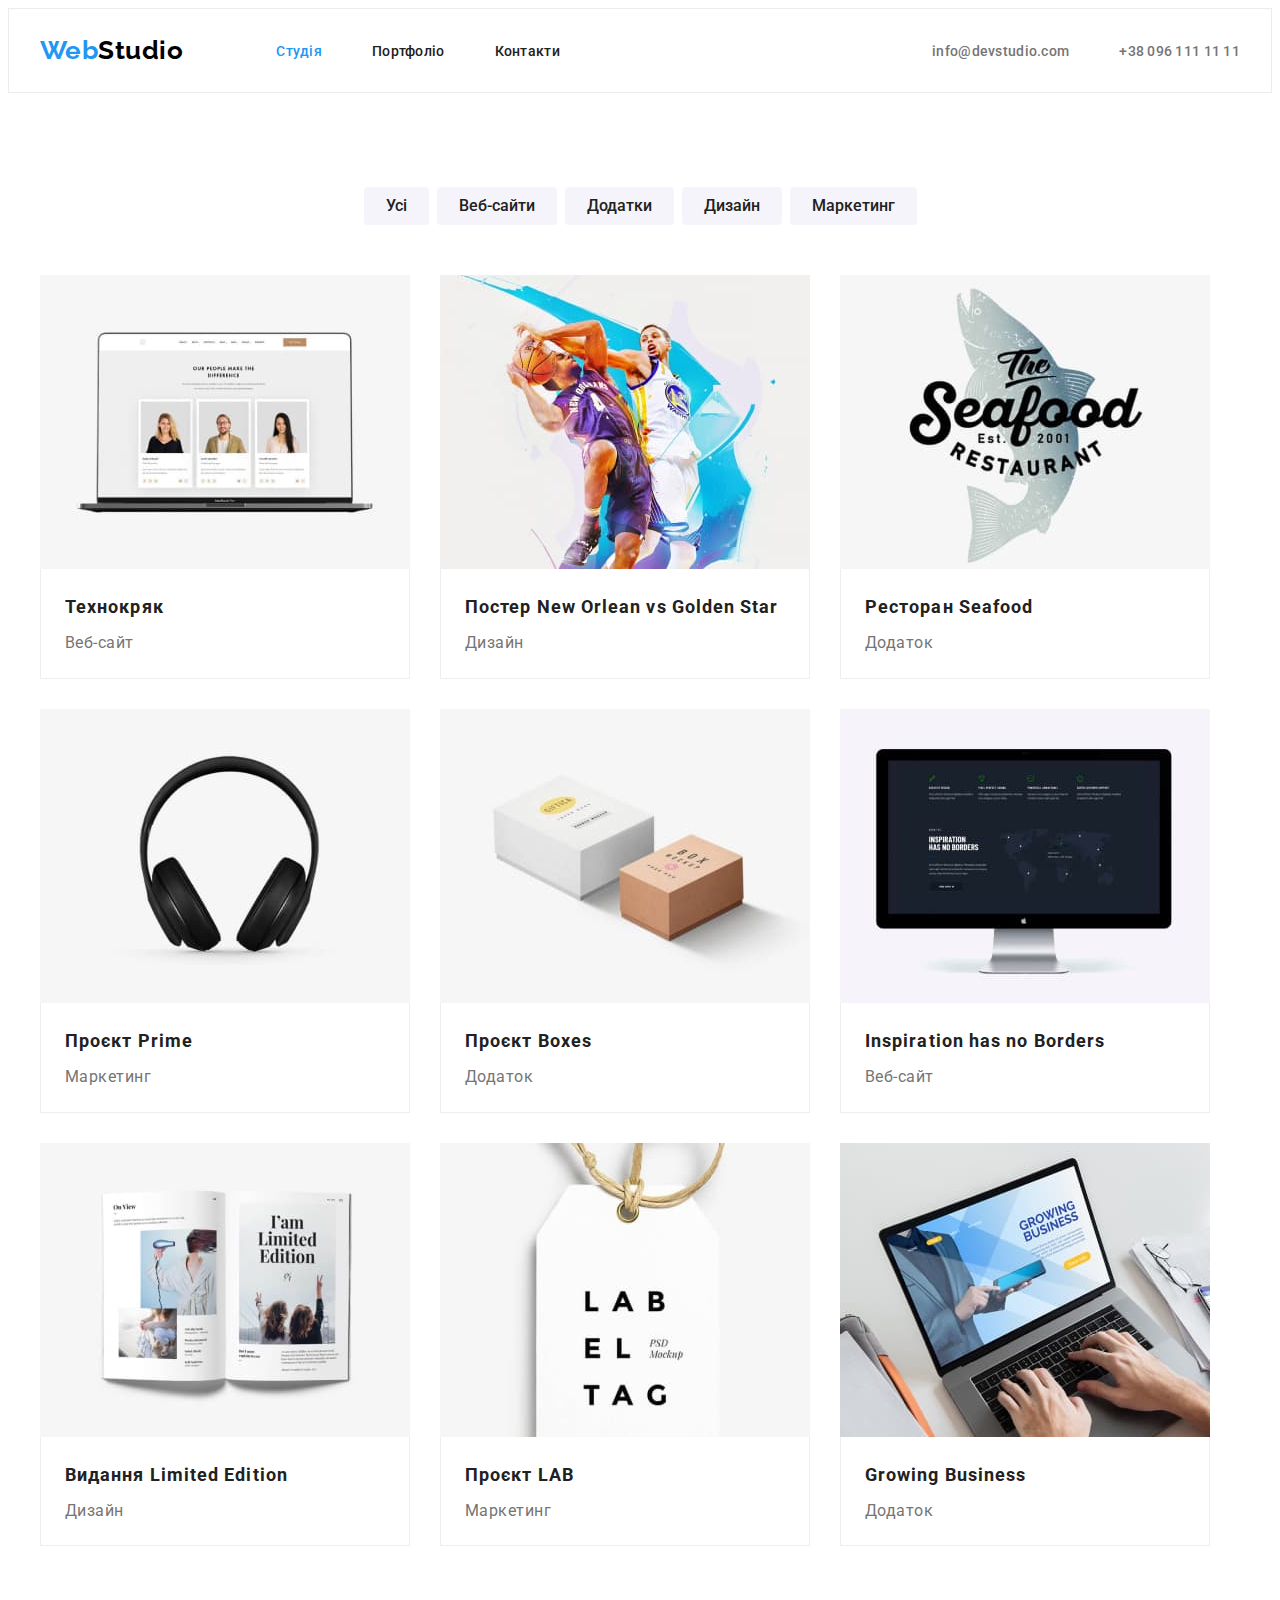
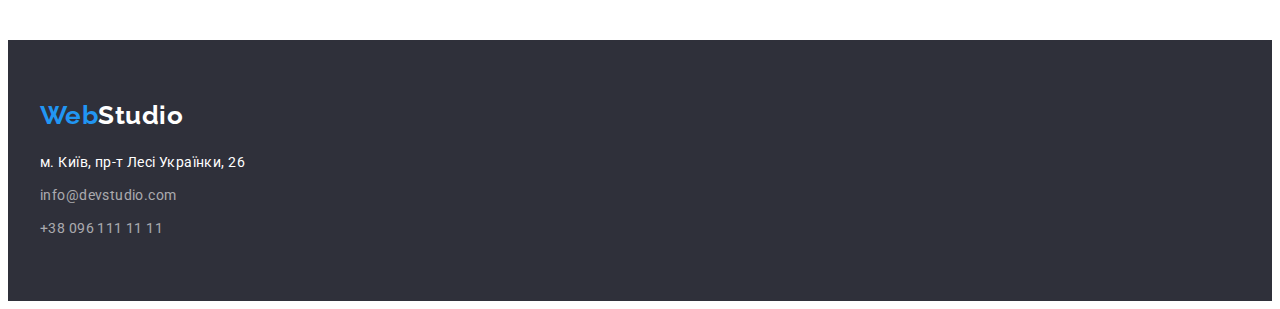
==== portfolio.html @ fd45ccd2 "Додає дані з попереднього репозиторія" ====
<!DOCTYPE html>
<html lang="uk">
  <head>
    <meta charset="UTF-8" />
    <meta http-equiv="X-UA-Compatible" content="IE=edge" />
    <meta name="viewport" content="width=device-width, initial-scale=1.0" />
    <title>Portfolio</title>
    <link rel="preconnect" href="https://fonts.googleapis.com" />
    <link rel="preconnect" href="https://fonts.gstatic.com" crossorigin />
    <link
      href="https://fonts.googleapis.com/css2?family=Raleway:wght@700&family=Roboto:wght@400;500;700&display=swap"
      rel="stylesheet"
    />
    <link
      rel="stylesheet"
      href="https://cdnjs.cloudflare.com/ajax/libs/modern-normalize/1.1.0/modern-normalize.min.css"
      integrity="sha512-wpPYUAdjBVSE4KJnH1VR1HeZfpl1ub8YT/NKx4PuQ5NmX2tKuGu6U/JRp5y+Y8XG2tV+wKQpNHVUX03MfMFn9Q=="
      crossorigin="anonymous"
      referrerpolicy="no-referrer"
    />
    <link rel="stylesheet" href="./css/common.css" />
    <link rel="stylesheet" href="./css/portfolio.css" />
  </head>
  <body>
    <header class="header">
      <div class="container main-header">
            <a href="./index.html" lang="en" class="logo list link"
              ><span class="logo-part">Web</span>Studio</a
            >
            <nav>
            <ul class="list link site-nav">
              <li class="item">
                <a href="./index.html" class="list link nav-list current">Студія</a>
              </li>
              <li class="item">
                <a href="./portfolio.html" class="list link nav-list">Портфоліо</a>
              </li>
              <li class="item"><a href="#" class="list link nav-list">Контакти</a></li>
            </ul>
          </nav>
          <ul class="list link site-nav sive-nav-contact">
            <li class="item">
              <a
                href="mailto:info@devstudio.com"
                class="list link nav-list contacts"
                >info@devstudio.com</a
              >
            </li>
            <li class="item">
              <a href="tel:+380961111111" class="list link nav-list contacts"
                >+38 096 111 11 11</a
              >
            </li>
          </ul>
      </div>
    </header>
    
    <main>
      <section class="main-section">
        <div class="container">
          <h1 class="visually-hidden">Портфоліо</h1>
        <ul class="main-btn-list">
          <li class="list btn-item">
            <button type="button" class="main-list">Усі</button>
          </li>
          <li class="list btn-item">
            <button type="button" class="main-list">Веб-сайти</button>
          </li>
          <li class="list btn-item">
            <button type="button" class="main-list">Додатки</button>
          </li>
          <li class="list btn-item">
            <button type="button" class="main-list">Дизайн</button>
          </li>
          <li class="list btn-item">
            <button type="button" class="main-list">Маркетинг</button>
          </li>
        </ul>
        <ul class="list card-set">
          <li class="item-filter">
            <a href="#" class="link">
              <img
                src="./images/portfolio/tehnokrak.jpg"
                alt="Технокряк"
                width="370"
              />
              <div class="border">
                <h2 class="main-title">Технокряк</h2>
                <p class="main-text">Веб-сайт</p>
              </div>
            </a>
          </li>
          <li class="item-filter">
            <a href="#" class="link">
              <img
                src="./images/portfolio/basketball.jpg"
                alt="Баскетбол"
                width="370"
              />
              <div class="border">
                <h2 class="main-title">
                  Постер <span lang="en">New Orlean vs Golden Star</span>
                </h2>
                <p class="main-text">Дизайн</p>
              </div>
            </a>
          </li>
          <li class="item-filter">
            <a href="#" class="link">
              <img
                src="./images/portfolio/seafood.jpg"
                alt="Морепродукти"
                width="370"
              />
              <div class="border">
                <h2 class="main-title">
                  Ресторан <span lang="en">Seafood</span>
                </h2>
                <p class="main-text">Додаток</p>
              </div>
            </a>
          </li>
          <li class="item-filter">
            <a href="#" class="link">
              <img
                src="./images/portfolio/headphone.jpg"
                alt="Навушники"
                width="370"
              />
              <div class="border">
                <h2 class="main-title">Проєкт <span lang="en">Prime</span></h2>
              <p class="main-text">Маркетинг</p>
              </div>
            </a>
          </li>
          <li class="item-filter">
            <a href="#" class="link">
              <img
                src="./images/portfolio/boxes.jpg"
                alt="Коробки"
                width="370"
              />
              <div class="border">
                <h2 class="main-title">Проєкт <span lang="en">Boxes</span></h2>
              <p class="main-text">Додаток</p>
              </div>
            </a>
          </li>
          <li class="item-filter">
            <a href="#" class="link">
              <img
                src="./images/portfolio/tv.jpg"
                alt="Телевізор"
                width="370"
              />
             <div class="border">
              <h2 lang="en" class="main-title">Inspiration has no Borders</h2>
              <p class="main-text">Веб-сайт</p>
             </div>
            </a>
          </li>
          <li class="item-filter">
            <a href="#" class="link">
              <img
                src="./images/portfolio/newspaper.jpg"
                alt="Газета"
                width="370"
              />
              <div class="border">
                <h2 class="main-title">
                  Видання <span lang="en">Limited Edition</span>
                </h2>
                <p class="main-text">Дизайн</p>
              </div>
            </a>
          </li>
          <li class="item-filter">
            <a href="#" class="link">
              <img
                src="./images/portfolio/labeltag.jpg"
                alt="Значок"
                width="370"
              />
                <div class="border">
                  <h2 class="main-title">
                    Проєкт <span lang="en" class="labeltag">lab</span>
                  </h2>
                  <p class="main-text">Маркетинг</p>
                </div>
              </a>
          </li>
          <li class="item-filter">
            <a href="#" class="link">
              <img
                src="./images/portfolio/notebook.jpg"
                alt="Ноутбук"
                width="370"
              />
              <div class="border">
                <h2 lang="en" class="main-title">Growing Business</h2>
              <p class="main-text">Додаток</p>
              </div>
            </a>
          </li>
        </ul>
        </div>
      </section>
    </main>

    <footer class="footer">
      <div class="container">
        <a href="./index.html" lang="en" class="logo-footer-part list link logo-footer"
        ><span class="logo-part">Web</span>Studio</a
      >
      <address class="main-address">
        <ul class="list link">
          <li>
            <a
              href="https://goo.gl/maps/CPtrU1FHBa2aNyZL9"
              target="_blank"
              rel="noopener noreferrer"
              class="address list link"
              >м. Київ, пр-т Лесі Українки, 26</a
            >
          </li>
          <li class="mail-tel">
            <a
              href="mailto:info@devstudio.com"
              class="list link address address-contacts"
              >info@devstudio.com</a
            >
          </li>
          <li class="mail-tel">
            <a
              href="tel:+380961111111"
              class="list link address address-contacts tel-footer"
              >+38 096 111 11 11</a
            >
          </li>
        </ul>
      </address>
      </div>
    </footer>
  </body>
</html>
---- css/common.css ----
/* :root {
  --primary-text-color: #212121;
  --secondary-text-color: #757575;
  --accent-color: #2196f3;
  --primary-bgc: #ffffff;
  --secondary-bgc: #2f303a;
  --logo-part-color: #000000;
}

body {
  font-family: "Roboto", sans-serif;
  background: var(--primary-bgc);
  letter-spacing: 0.03em;
}

.list {
  list-style: none;
  padding: 0;
  margin: 0;
}

.link {
  text-decoration: none;
}

h1,
h2,
h3,
h4,
h5,
h6,
p {
  margin-top: 0;
  margin-bottom: 0;
}


.container {
  width: 1200px;
  padding-left: 15px;
  padding-right: 15px;
  margin: 0 auto;
}

.main-header {
  display: flex;
  align-items: center;

}

.logo {
  font-family: "Raleway", sans-serif;
  font-weight: 700;
  font-size: 26px;
  line-height: 1.2;
  color: var(--logo-part-color);
  margin-right: 93px;
}

.logo-part {
  color: var(--accent-color);
}

.site-nav {
  display: flex;
  padding: 32px 0;
}

.nav-list {
  font-weight: 500;
  font-size: 14px;
  line-height: 1.14;
  letter-spacing: 0.02em;
  color: var(--primary-text-color);
}

.nav-list:hover,
.nav-list:focus {
  color: var(--accent-color);
}

.nav-list.current {
  color: var(--accent-color);
}

.site-nav > .item + .item {
  margin-left: 50px;
}

.sive-nav-contact {
  margin-left: auto;
}

.contacts {
  color: var(--secondary-text-color);
}


.footer {
  background-color: var(--secondary-bgc);
  padding: 60px 0;
}

.logo-footer {
  display: inline-block;
  font-family: "Raleway", sans-serif;
  font-weight: 700;
  font-size: 26px;
  line-height: 1.2;
  color: var(--logo-part-color);
}

.logo-footer-part {
  color: var(--primary-bgc);
}

.main-address {
  margin-top: 20px;
}

.address {
  display: block;
  font-style: normal;
  font-size: 14px;
  line-height: 1.71;
  letter-spacing: 0.03em;
  color: var(--primary-bgc);
}

.mail-tel {
  margin-top: 9px;
}

.address:hover,
.address:focus {
  color: var(--accent-color);
}

.address-contacts {
  color: rgba(255, 255, 255, 0.6);
}

.tel-footer {
  display: inline-block;
}
---- css/portfolio.css ----
:root {
  --primary-text-color: #212121;
  --secondary-text-color: #757575;
  --accent-color: #2196f3;
  --primary-bgc: #ffffff;
  --secondary-bgc: #2f303a;
  --logo-part-color: #000000;
  --button-bgc: #F5F4FA;
}

body {
  font-family: "Roboto", sans-serif;
  background: var(--primary-bgc);
  letter-spacing: 0.03em;
}

.list {
  list-style: none;
  padding: 0;
  margin: 0;
}

.link {
  text-decoration: none;
}

h1,
h2,
h3,
h4,
h5,
h6,
p {
  margin-top: 0;
  margin-bottom: 0;
}

.header {
  border: 1px solid #ECECEC;
}

.container {
  width: 1200px;
  padding-left: 15px;
  padding-right: 15px;
  margin: 0 auto;
}

.main-header {
  display: flex;
  align-items: center;
}

.logo {
  font-family: "Raleway", sans-serif;
  font-weight: 700;
  font-size: 26px;
  line-height: 1.2;
  color: var(--logo-part-color);
  margin-right: 93px;
}

.logo-part {
  color: var(--accent-color);
}

.site-nav {
  display: flex;
  padding: 32px 0;
}

.nav-list {
  font-weight: 500;
  font-size: 14px;
  line-height: 1.14;
  letter-spacing: 0.02em;
  color: var(--primary-text-color);
}

.nav-list:hover,
.nav-list:focus {
  color: var(--accent-color);
}

.nav-list.current {
  color: var(--accent-color);
}

.site-nav > .item + .item {
  margin-left: 50px;
}

.sive-nav-contact {
  margin-left: auto;
}

.contacts {
  color: var(--secondary-text-color);
}

.visually-hidden {
  position: absolute;
  white-space: nowrap;
  width: 1px;
  height: 1px;
  overflow: hidden;
  border: 0;
  padding: 0;
  clip: rect(0 0 0 0);
  clip-path: inset(50%);
  margin: -1px;
}

.main-btn-list {
  display: block;
  padding: 0;
  margin: 0;
  display: flex;
  justify-content: center;
  margin-bottom: 50px;
}

.btn-item {
  display: inline;

}

.main-btn-list .btn-item + .btn-item {
  margin-left: 8px;
}

.main-list {
  display: block;
  padding: 6px 22px;
  text-align: center;
  font-family: "Roboto";
  font-weight: 500;
  font-size: 16px;
  line-height: 1.62;
  text-align: center;
  color: var(--primary-text-color);
  background: var(--button-bgc);
  border-radius: 4px;
  border: transparent;
  cursor: pointer;
} 

.main-list:hover,
.main-list:focus {
  color: var(--primary-bgc);
  background-color: var(--accent-color);
}

.main-section {
  padding: 94px 0;
}

.border {
  padding: 20px 24px;
}

.main-title {
  font-weight: 700;
  font-size: 18px;
  line-height: 2;
  letter-spacing: 0.06em;
  color: var(--primary-text-color);
  margin-bottom: 4px;
}

.main-text {
  font-size: 16px;
  line-height: 1.8;
  color: var(--secondary-text-color);

  
}

.card-set {
  display: flex;
  flex-wrap: wrap;
  margin-left: -30px;
  margin-top: -30px;
 }
 
 .card-set >.item-filter {
   flex-basis: calc(100% / 3 - 60px);
   margin-left: 30px;
   margin-top: 30px;
 }

img {
  display: block;
}

.border {
  border-bottom: 1px solid #EEEEEE;
  border-left: 1px solid #EEEEEE;
  border-right: 1px solid #EEEEEE;
}
  


.labeltag {
  text-transform: uppercase;
}

.footer {
  background-color: var(--secondary-bgc);
  padding: 60px 0;
}

.logo-footer {
  display: inline-block;
  font-family: "Raleway", sans-serif;
  font-weight: 700;
  font-size: 26px;
  line-height: 1.2;
  color: var(--logo-part-color);
}

.logo-footer-part {
  color: var(--primary-bgc);
}

.main-address {
  margin-top: 20px;
}

.address {
  display: block;
  font-style: normal;
  font-size: 14px;
  line-height: 1.71;
  letter-spacing: 0.03em;
  color: var(--primary-bgc);
}

.mail-tel {
  margin-top: 9px;
}

.address:hover,
.address:focus {
  color: var(--accent-color);
}

.address-contacts {
  color: rgba(255, 255, 255, 0.6);
}

.tel-footer {
  display: inline-block;
}
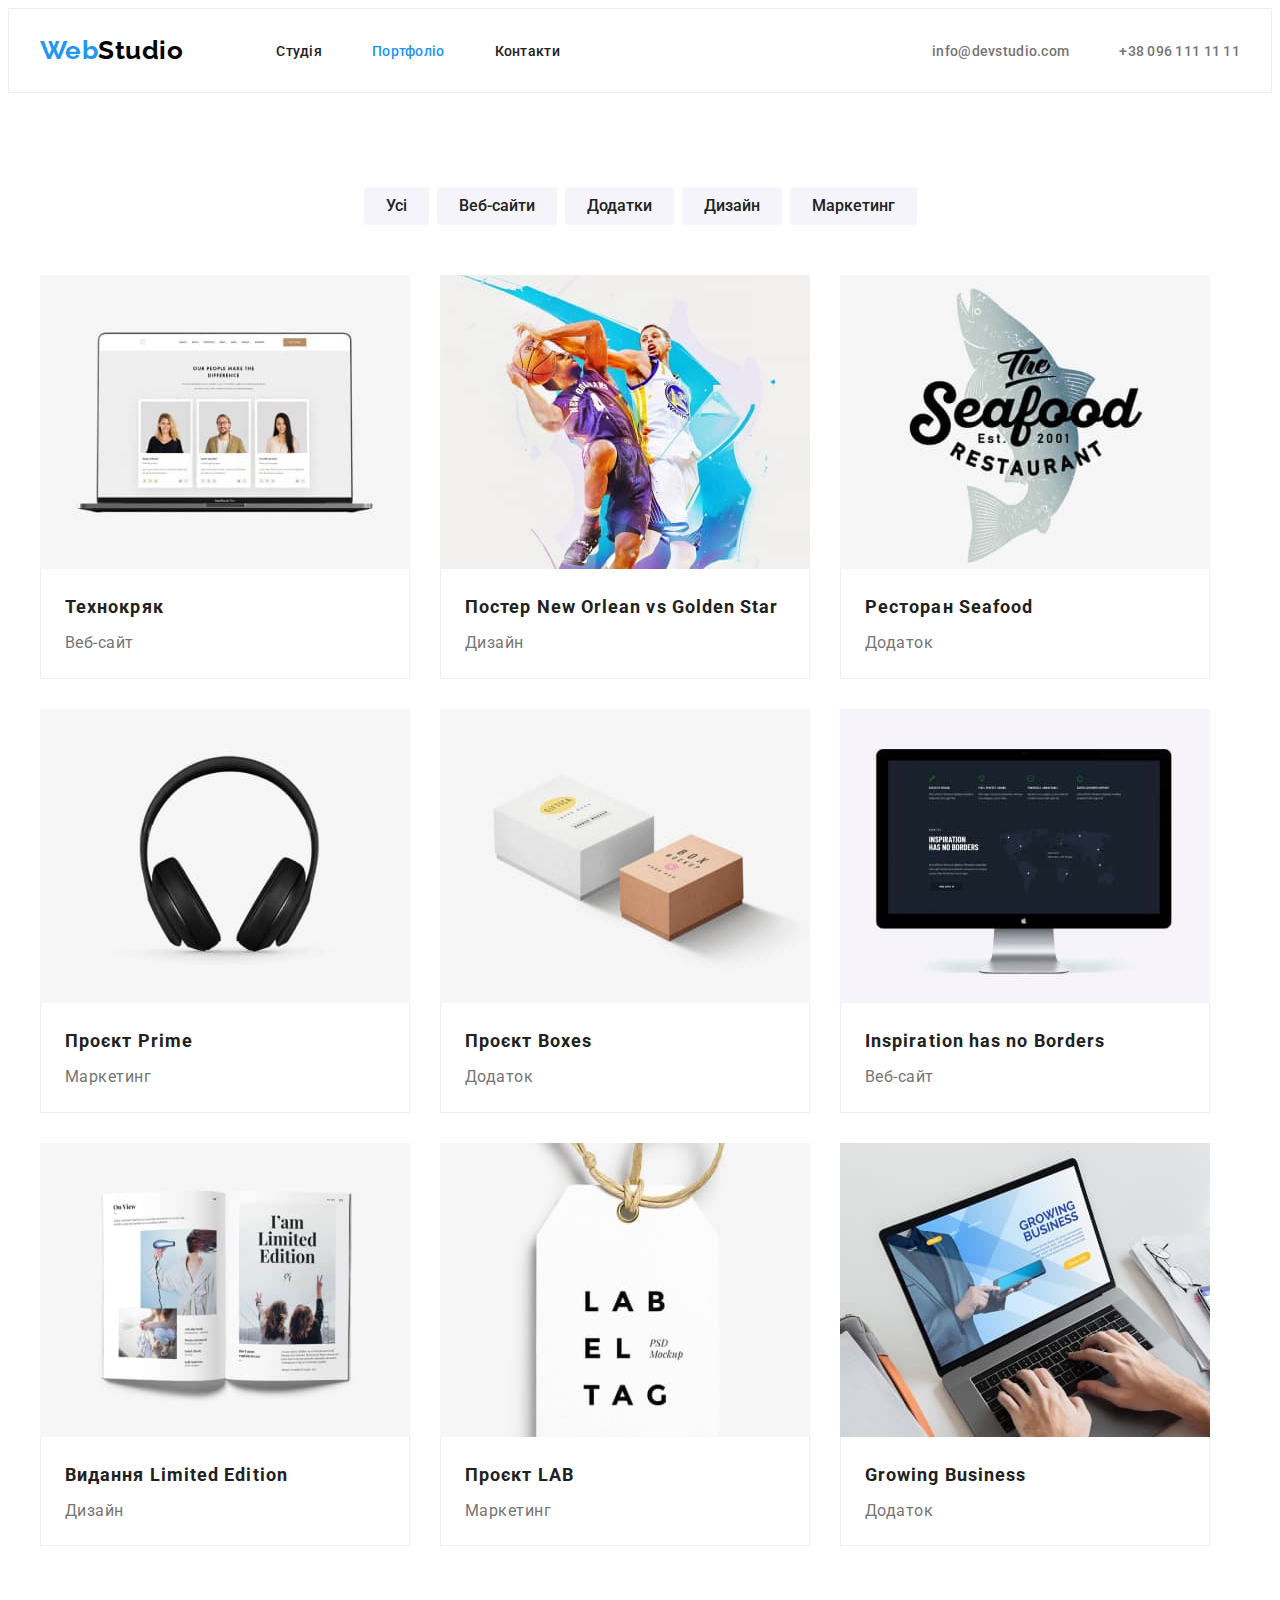
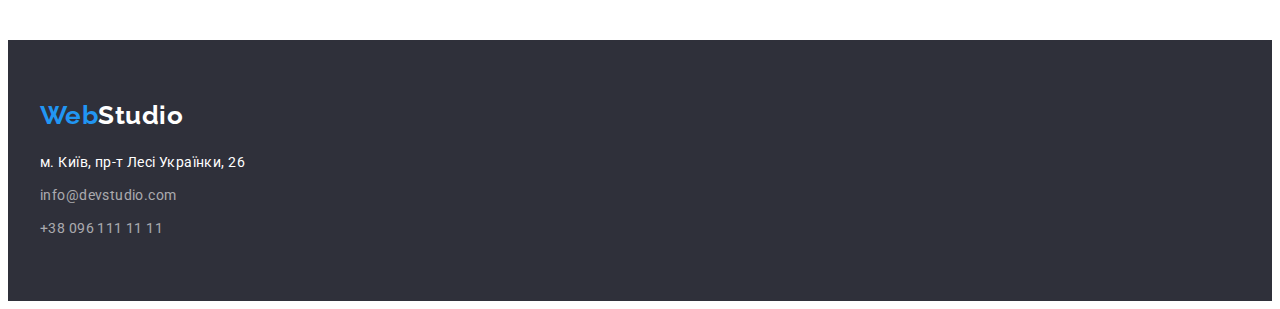
==== commit 09298dcb: "Додає фонове зображення" ====
--- a/portfolio.html
+++ b/portfolio.html
@@ -30,10 +30,10 @@
             <nav>
             <ul class="list link site-nav">
               <li class="item">
-                <a href="./index.html" class="list link nav-list current">Студія</a>
+                <a href="./index.html" class="list link nav-list">Студія</a>
               </li>
               <li class="item">
-                <a href="./portfolio.html" class="list link nav-list">Портфоліо</a>
+                <a href="./portfolio.html" class="list link nav-list current">Портфоліо</a>
               </li>
               <li class="item"><a href="#" class="list link nav-list">Контакти</a></li>
             </ul>
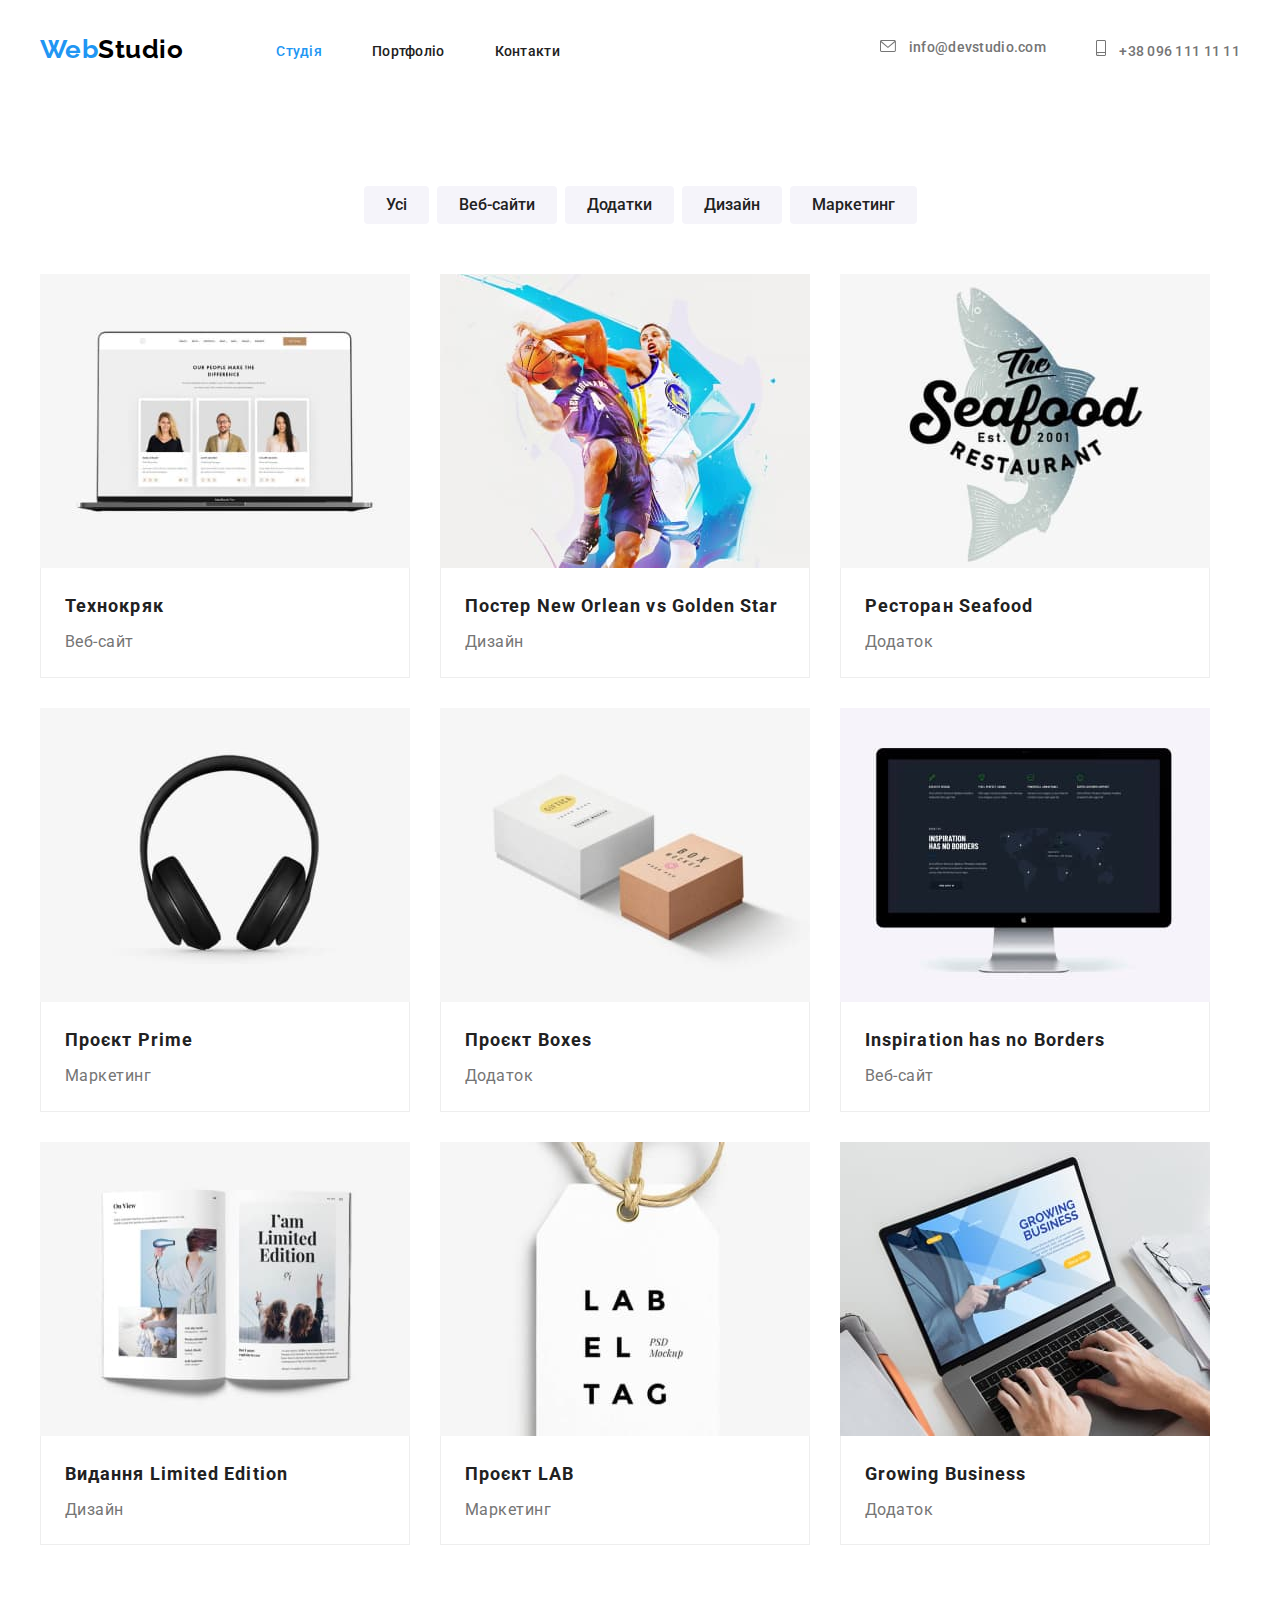
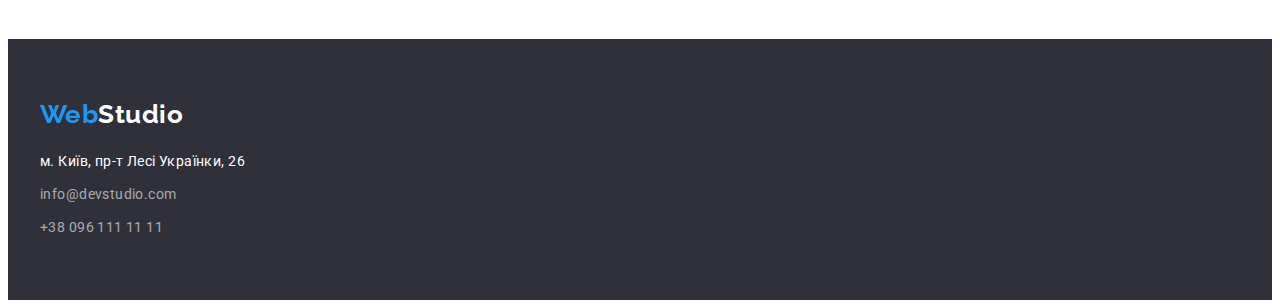
==== commit 8c97c1ab: "Редагує хедер" ====
--- a/portfolio.html
+++ b/portfolio.html
@@ -22,7 +22,7 @@
     <link rel="stylesheet" href="./css/portfolio.css" />
   </head>
   <body>
-    <header class="header">
+    <header>
       <div class="container main-header">
             <a href="./index.html" lang="en" class="logo list link"
               ><span class="logo-part">Web</span>Studio</a
@@ -30,25 +30,31 @@
             <nav>
             <ul class="list link site-nav">
               <li class="item">
-                <a href="./index.html" class="list link nav-list">Студія</a>
+                <a href="./index.html" class="list link nav-list current">Студія</a>
               </li>
               <li class="item">
-                <a href="./portfolio.html" class="list link nav-list current">Портфоліо</a>
+                <a href="./portfolio.html" class="list link nav-list">Портфоліо</a>
               </li>
               <li class="item"><a href="#" class="list link nav-list">Контакти</a></li>
             </ul>
           </nav>
           <ul class="list link site-nav sive-nav-contact">
-            <li class="item">
-              <a
-                href="mailto:info@devstudio.com"
+            <li class="item list-item">
+              <a href="mailto:info@devstudio.com"
                 class="list link nav-list contacts"
-                >info@devstudio.com</a
+                > <svg class="icons-contact" width="16" height="12">
+                  <use href="./images/icomoon/icons.svg#icon-mail"></use>
+                </svg> 
+                info@devstudio.com</a
               >
             </li>
             <li class="item">
               <a href="tel:+380961111111" class="list link nav-list contacts"
-                >+38 096 111 11 11</a
+                >
+                <svg class="icons-contact" width="10" height="16">
+                  <use href="./images/icomoon/icons.svg#icon-tel"></use>
+                </svg>
+                +38 096 111 11 11</a
               >
             </li>
           </ul>
--- a/css/common.css
+++ b/css/common.css
@@ -91,6 +91,21 @@
   margin-left: auto;
 }
 
+.list-item {
+  display: flex;
+}
+
+.icons-contact {
+  margin-right: 10px;
+  cursor: pointer;
+  fill: var(--secondary-text-color);
+}
+
+.icons-contact:hover,
+.icons-contact:focus {
+  fill: var(--accent-color);
+}
+
 .contacts {
   color: var(--secondary-text-color);
 }
--- a/css/portfolio.css
+++ b/css/portfolio.css
@@ -35,10 +35,6 @@
   margin-bottom: 0;
 }
 
-.header {
-  border: 1px solid #ECECEC;
-}
-
 .container {
   width: 1200px;
   padding-left: 15px;
@@ -49,6 +45,7 @@
 .main-header {
   display: flex;
   align-items: center;
+
 }
 
 .logo {
@@ -92,6 +89,21 @@
 
 .sive-nav-contact {
   margin-left: auto;
+}
+
+.list-item {
+  display: flex;
+}
+
+.icons-contact {
+  margin-right: 10px;
+  cursor: pointer;
+  fill: var(--secondary-text-color);
+}
+
+.icons-contact:hover,
+.icons-contact:focus {
+  fill: var(--accent-color);
 }
 
 .contacts {
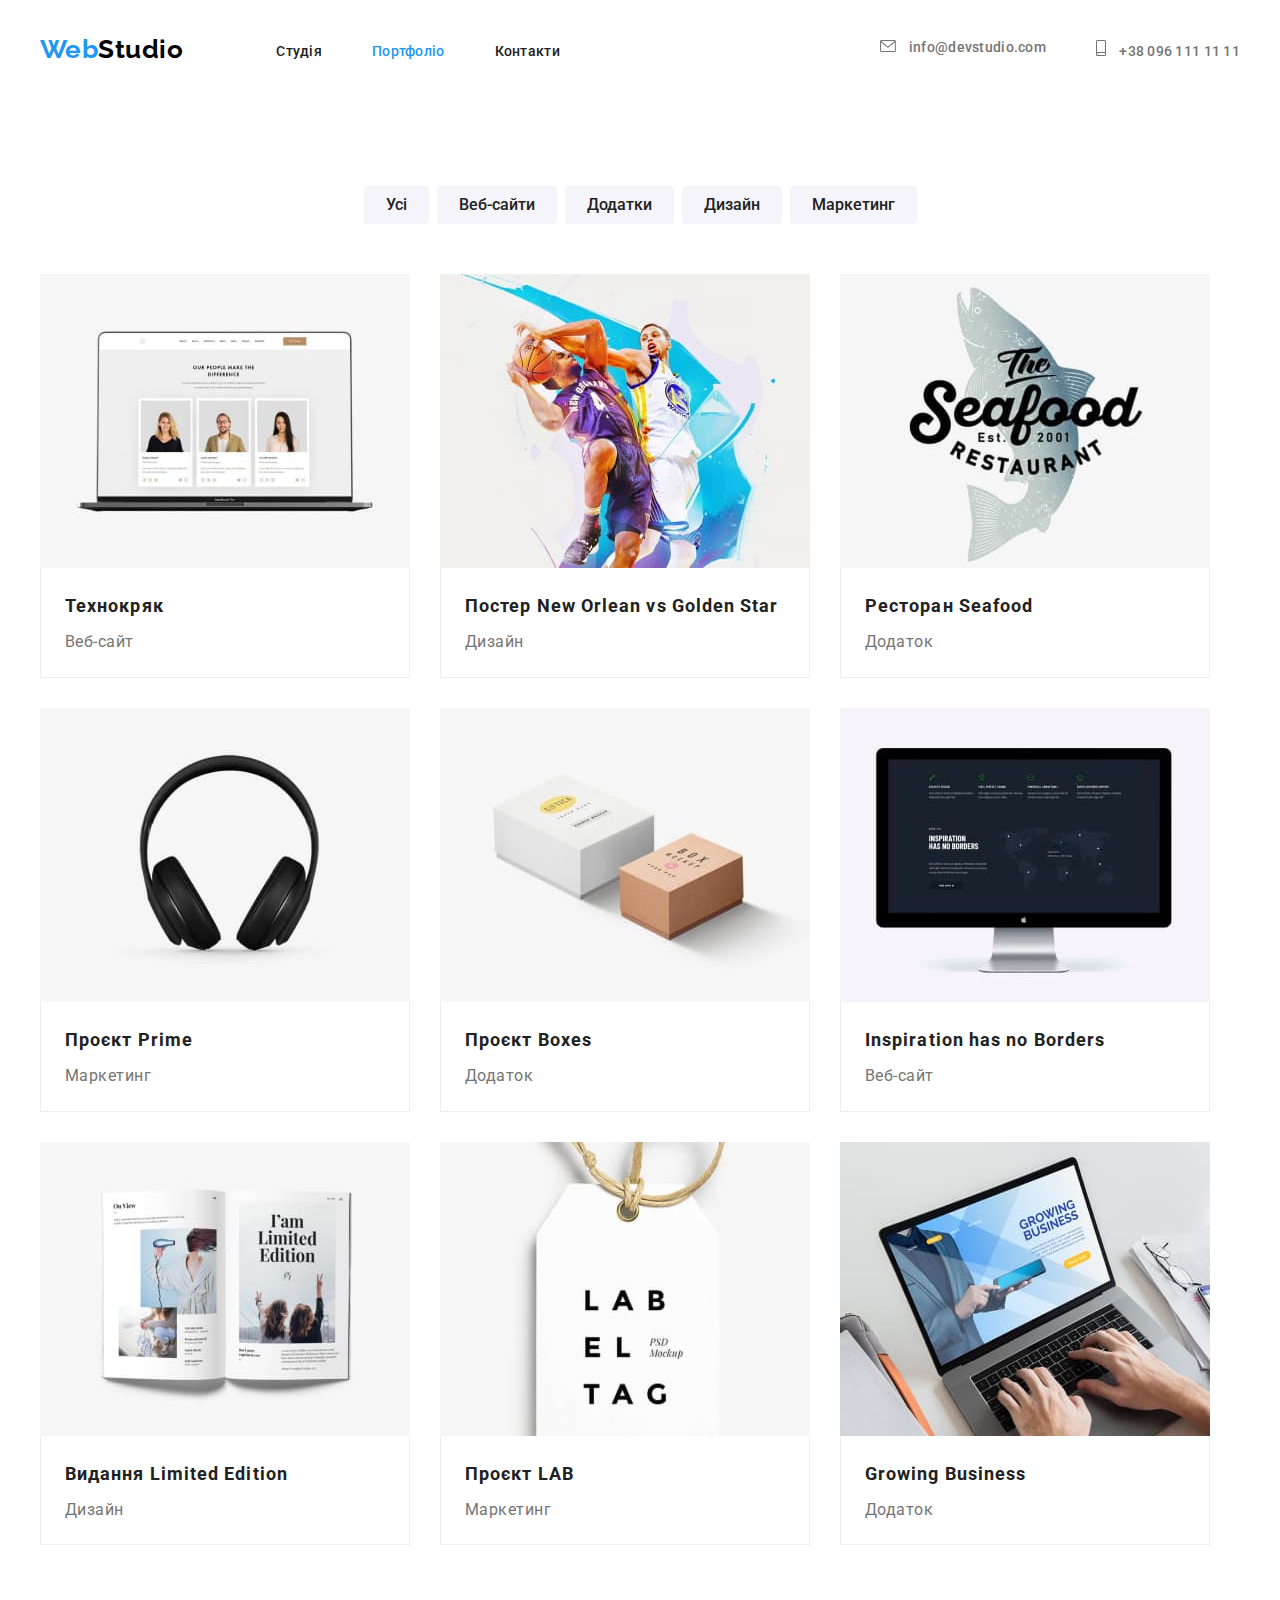
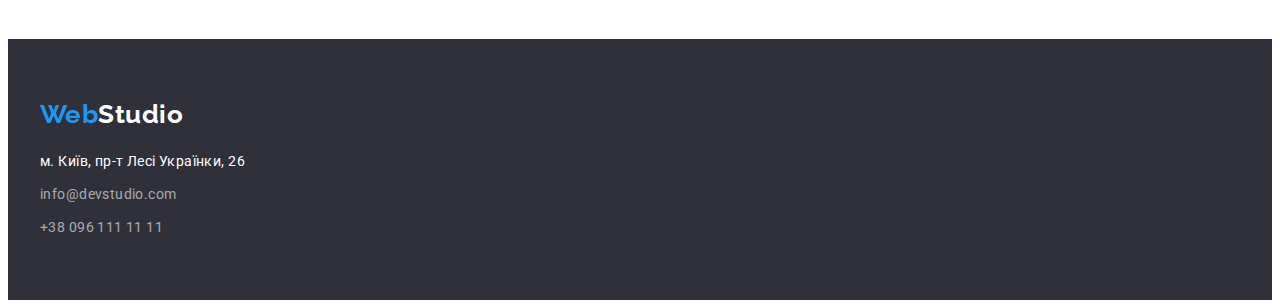
==== commit f8c30ccb: "Update portfolio.html" ====
--- a/portfolio.html
+++ b/portfolio.html
@@ -30,10 +30,10 @@
             <nav>
             <ul class="list link site-nav">
               <li class="item">
-                <a href="./index.html" class="list link nav-list current">Студія</a>
+                <a href="./index.html" class="list link nav-list">Студія</a>
               </li>
               <li class="item">
-                <a href="./portfolio.html" class="list link nav-list">Портфоліо</a>
+                <a href="./portfolio.html" class="list link nav-list current">Портфоліо</a>
               </li>
               <li class="item"><a href="#" class="list link nav-list">Контакти</a></li>
             </ul>
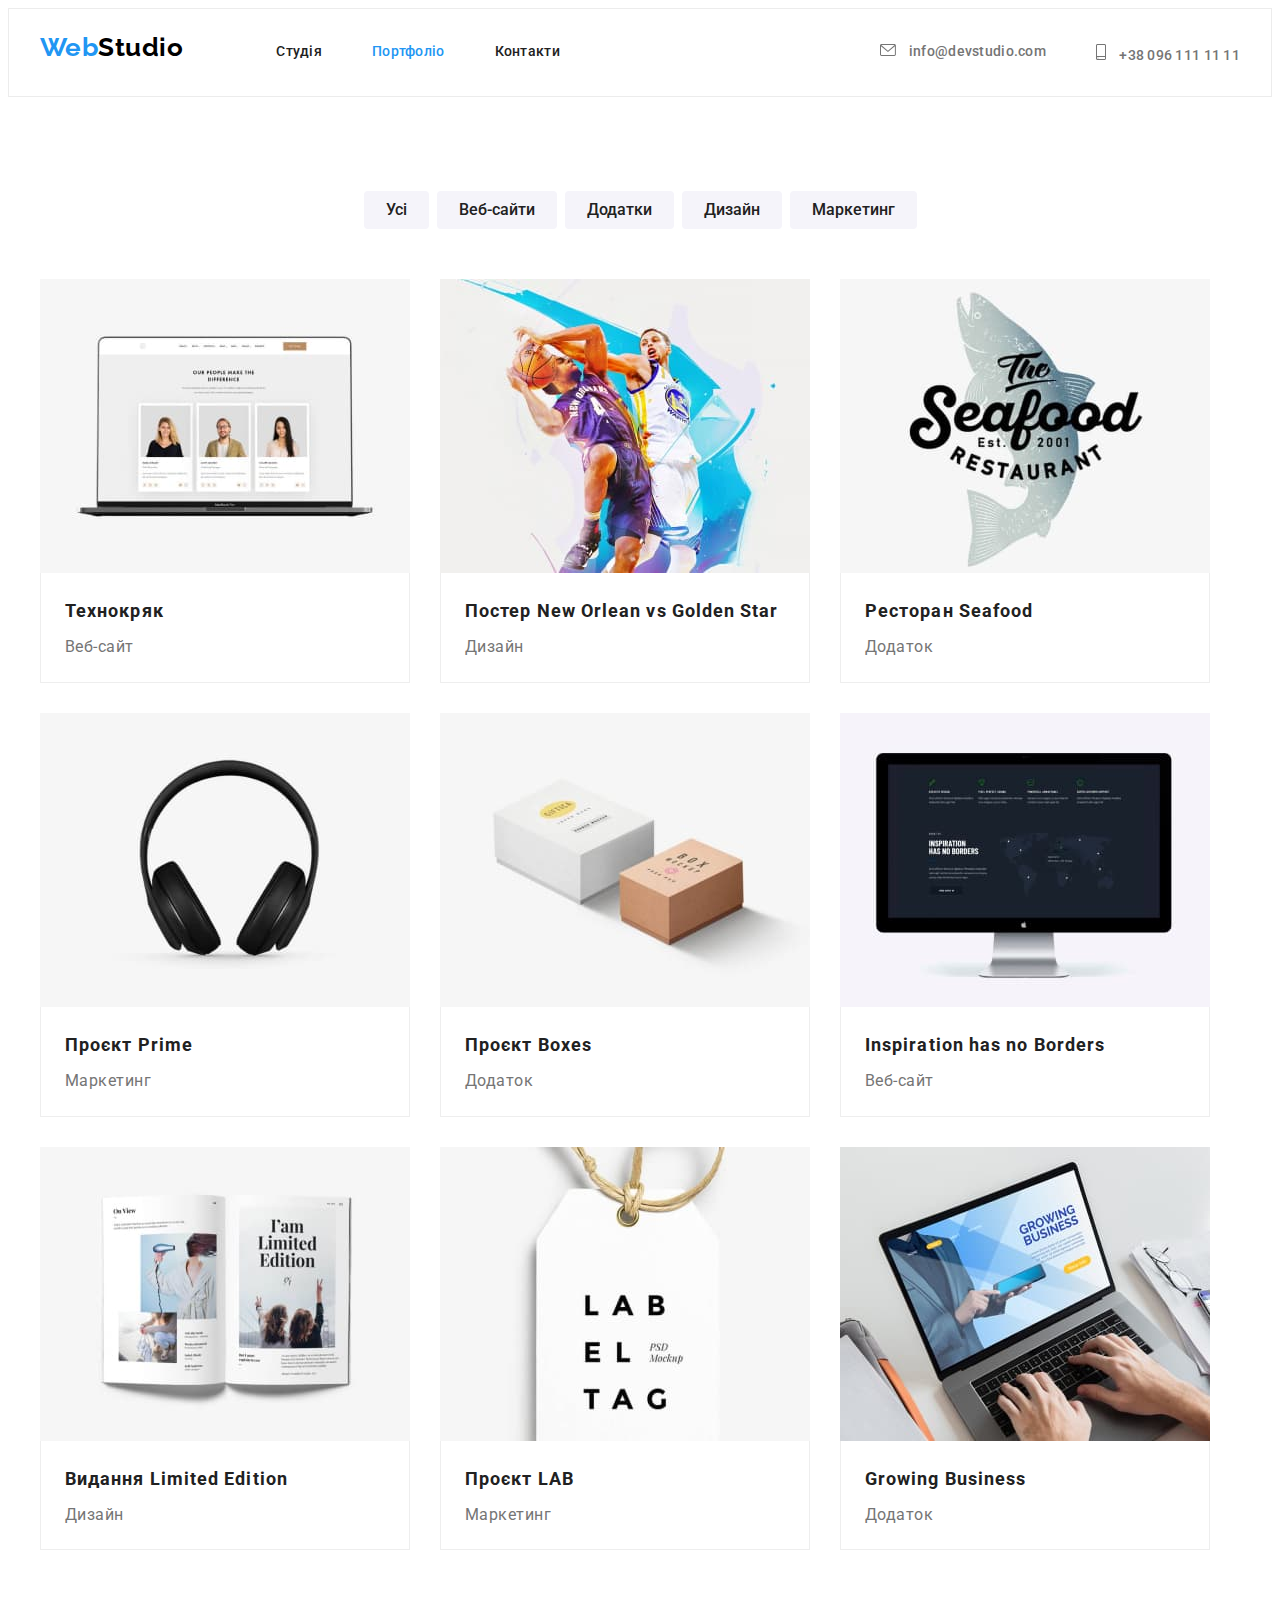
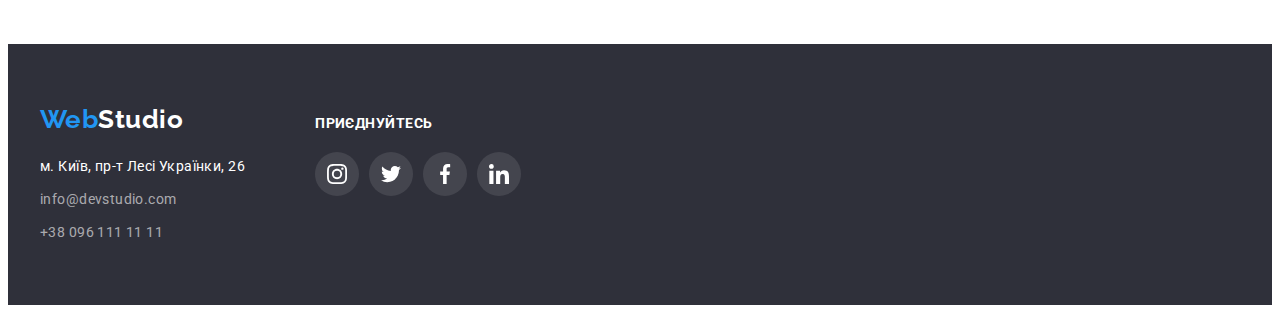
==== commit 492402dc: "Встановлює фонове зображення і svg-спрайт" ====
--- a/portfolio.html
+++ b/portfolio.html
@@ -22,7 +22,7 @@
     <link rel="stylesheet" href="./css/portfolio.css" />
   </head>
   <body>
-    <header>
+    <header class="header">
       <div class="container main-header">
             <a href="./index.html" lang="en" class="logo list link"
               ><span class="logo-part">Web</span>Studio</a
@@ -214,38 +214,77 @@
     </main>
 
     <footer class="footer">
-      <div class="container">
-        <a href="./index.html" lang="en" class="logo-footer-part list link logo-footer"
-        ><span class="logo-part">Web</span>Studio</a
-      >
-      <address class="main-address">
-        <ul class="list link">
-          <li>
-            <a
-              href="https://goo.gl/maps/CPtrU1FHBa2aNyZL9"
-              target="_blank"
-              rel="noopener noreferrer"
-              class="address list link"
-              >м. Київ, пр-т Лесі Українки, 26</a
+      <div class="container box-flex">
+            <div>
+              <a href="./index.html" lang="en" class="logo-footer-part list link logo-footer"
+              ><span class="logo-part">Web</span>Studio</a
             >
-          </li>
-          <li class="mail-tel">
-            <a
-              href="mailto:info@devstudio.com"
-              class="list link address address-contacts"
-              >info@devstudio.com</a
-            >
-          </li>
-          <li class="mail-tel">
-            <a
-              href="tel:+380961111111"
-              class="list link address address-contacts tel-footer"
-              >+38 096 111 11 11</a
-            >
-          </li>
-        </ul>
-      </address>
-      </div>
+            <address class="main-address">
+              <ul class="list link">
+                <li>
+                  <a
+                    href="https://goo.gl/maps/CPtrU1FHBa2aNyZL9"
+                    target="_blank"
+                    rel="noopener noreferrer"
+                    class="address list link"
+                    >м. Київ, пр-т Лесі Українки, 26</a
+                  >
+                </li>
+                <li class="mail-tel">
+                  <a
+                    href="mailto:info@devstudio.com"
+                    class="list link address address-contacts"
+                    >info@devstudio.com</a
+                  >
+                </li>
+                <li class="mail-tel">
+                  <a
+                    href="tel:+380961111111"
+                    class="list link address address-contacts tel-footer"
+                    >+38 096 111 11 11</a
+                  >
+                </li>
+              </ul>
+            </address>
+            </div>
+         <div class="support">
+            <h3 class="footer-title">приєднуйтесь</h3>
+                <ul   class="list icons-team-list-footer">
+                  <li class="icons-team-item">
+                    <a class="icons-team-link icons-team-link-footer" href="#">
+                      <svg class="icons-team icons-footer" width="20" height="20">
+                        <use href="./images/icomoon/icons.svg#icon-instagram">
+                        </use>
+                      </svg>
+                    </a>
+                  </li>
+                  <li class="icons-team-item">
+                    <a class="icons-team-link icons-team-link-footer" href="#">
+                      <svg class="icons-team icons-footer" width="20" height="20">
+                        <use href="./images/icomoon/icons.svg#icon-twitter">
+                        </use>
+                      </svg>
+                    </a>
+                  </li>
+                  <li class="icons-team-item">
+                    <a class="icons-team-link icons-team-link-footer" href="#">
+                      <svg class="icons-team icons-footer" width="20" height="20">
+                        <use href="./images/icomoon/icons.svg#icon-facebook">
+                        </use>
+                      </svg> 
+                    </a>
+                  </li>
+                  <li class="icons-team-item">
+                    <a class="icons-team-link icons-team-link-footer" href="#">
+                      <svg class="icons-team icons-footer" width="20" height="20">
+                        <use href="./images/icomoon/icons.svg#icon-linkedin">
+                        </use>
+                      </svg> 
+                    </a>
+                  </li>  
+                </ul>
+         </div>
+        </div>
     </footer>
   </body>
 </html>--- a/css/common.css
+++ b/css/common.css
@@ -42,9 +42,12 @@
   margin: 0 auto;
 }
 
+.header {
+  border: 1px solid #ECECEC;
+
 .main-header {
   display: flex;
-  align-items: center;
+  align-items: baseline;
 
 }
 
@@ -110,14 +113,30 @@
   color: var(--secondary-text-color);
 }
 
+.icons-team-link {
+  width: 44px;
+  height: 44px;
+  border-radius: 50%;
+  display: flex;
+  align-items: center;
+  justify-content: center;
+  fill: #AFB1B8;
+}
+
+.icons-team-link:hover,
+.icons-team-link:focus {
+  background-color: var(--accent-color);
+  fill: var(--primary-bgc);
+}
 
 .footer {
+  display: flex;
   background-color: var(--secondary-bgc);
   padding: 60px 0;
 }
 
 .logo-footer {
-  display: inline-block;
+  display: block;
   font-family: "Raleway", sans-serif;
   font-weight: 700;
   font-size: 26px;
@@ -134,7 +153,7 @@
 }
 
 .address {
-  display: block;
+  display: inline-block;
   font-style: normal;
   font-size: 14px;
   line-height: 1.71;
@@ -143,6 +162,8 @@
 }
 
 .mail-tel {
+  display: inline-block;
+  display: flex;
   margin-top: 9px;
 }
 
@@ -157,4 +178,35 @@
 
 .tel-footer {
   display: inline-block;
+}
+
+.icons-team-list-footer {
+  display: flex;
+  gap: 10px;
+  padding-top: 20px;
+  }
+
+.footer-title {
+font-weight: 700;
+font-size: 14px;
+line-height: 1.14;
+text-transform: uppercase;
+color: var(--primary-bgc);
+}
+
+.icons-team-link-footer {
+  background-color:  rgba(255, 255, 255, 0.1);;
+}
+
+.icons-footer {
+fill: var(--primary-bgc);
+}
+
+.box-flex {
+  display: flex;
+  align-items: baseline;
+}
+
+.support {
+  margin-left: 70px;
 }--- a/css/portfolio.css
+++ b/css/portfolio.css
@@ -42,10 +42,13 @@
   margin: 0 auto;
 }
 
+.header {
+  border: 1px solid #ECECEC;
+}
+
 .main-header {
   display: flex;
-  align-items: center;
-
+  align-items: baseline;
 }
 
 .logo {
@@ -212,18 +215,34 @@
 }
   
 
-
 .labeltag {
   text-transform: uppercase;
 }
 
+.icons-team-link {
+  width: 44px;
+  height: 44px;
+  border-radius: 50%;
+  display: flex;
+  align-items: center;
+  justify-content: center;
+  fill: #AFB1B8;
+}
+
+.icons-team-link:hover,
+.icons-team-link:focus {
+  background-color: var(--accent-color);
+  fill: var(--primary-bgc);
+}
+
 .footer {
+  display: flex;
   background-color: var(--secondary-bgc);
   padding: 60px 0;
 }
 
 .logo-footer {
-  display: inline-block;
+  display: block;
   font-family: "Raleway", sans-serif;
   font-weight: 700;
   font-size: 26px;
@@ -240,7 +259,7 @@
 }
 
 .address {
-  display: block;
+  display: inline-block;
   font-style: normal;
   font-size: 14px;
   line-height: 1.71;
@@ -249,6 +268,8 @@
 }
 
 .mail-tel {
+  display: inline-block;
+  display: flex;
   margin-top: 9px;
 }
 
@@ -264,3 +285,34 @@
 .tel-footer {
   display: inline-block;
 }
+
+.icons-team-list-footer {
+  display: flex;
+  gap: 10px;
+  padding-top: 20px;
+  }
+
+.footer-title {
+font-weight: 700;
+font-size: 14px;
+line-height: 1.14;
+text-transform: uppercase;
+color: var(--primary-bgc);
+}
+
+.icons-team-link-footer {
+  background-color:  rgba(255, 255, 255, 0.1);;
+}
+
+.icons-footer {
+fill: var(--primary-bgc);
+}
+
+.box-flex {
+  display: flex;
+  align-items: baseline;
+}
+
+.support {
+  margin-left: 70px;
+}